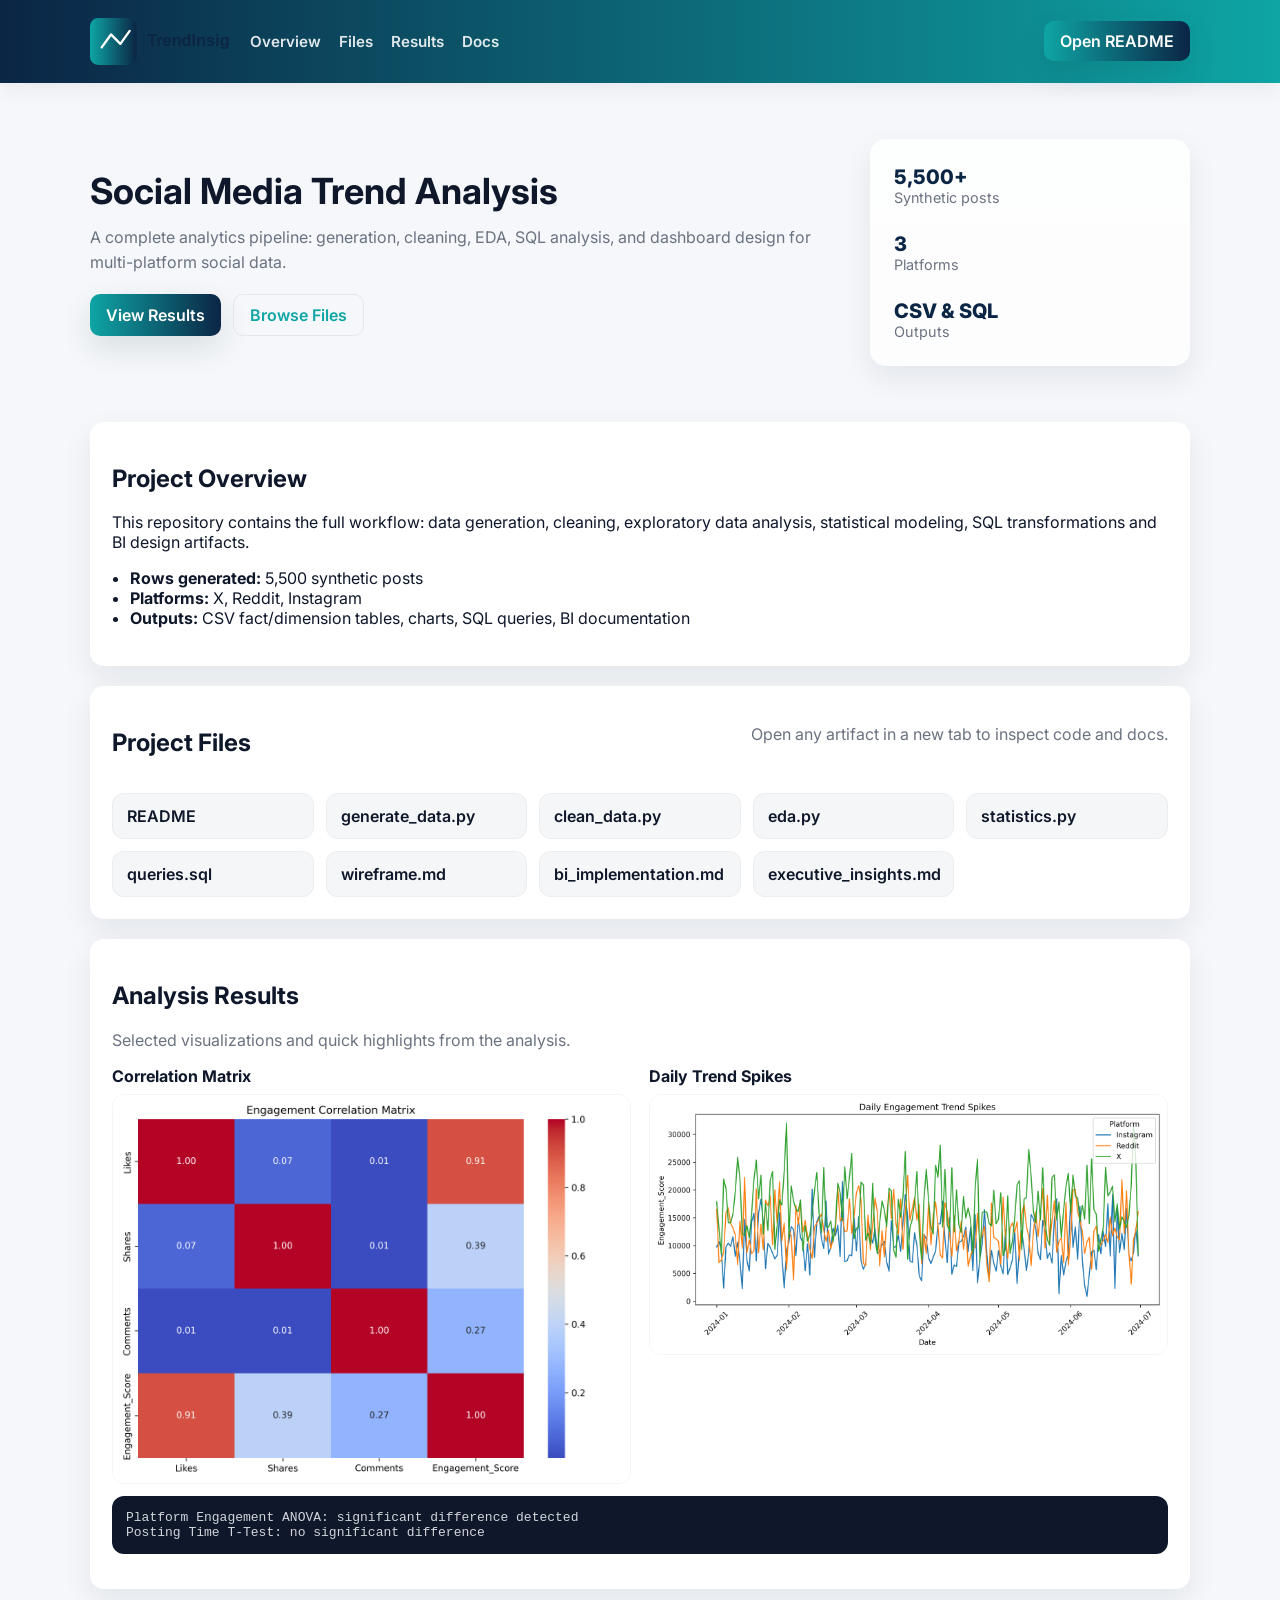
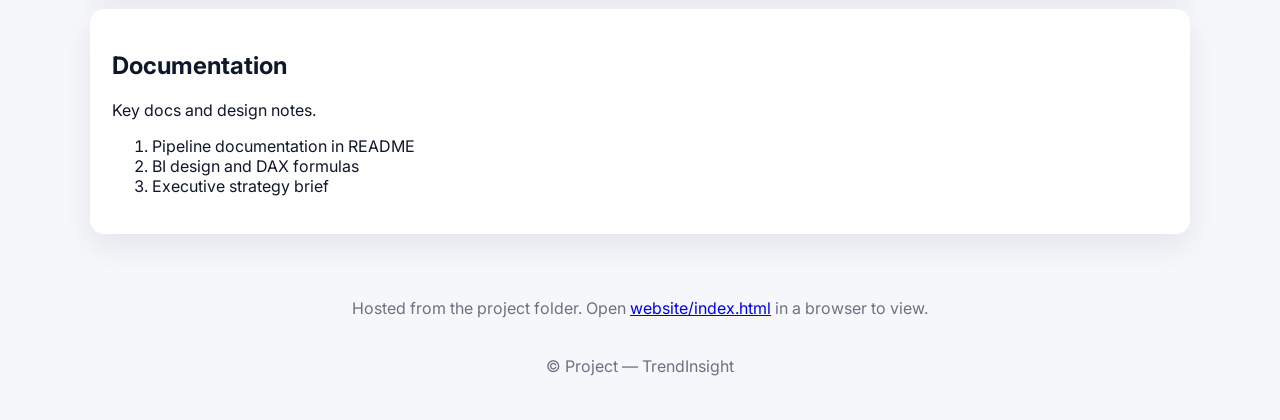
==== major project/website/index.html @ 6bbc5c9f "chore: restore major project contents" ====
<!doctype html>
<html lang="en">
    <head>
        <meta charset="utf-8" />
        <meta name="viewport" content="width=device-width, initial-scale=1" />
        <title>Social Media Trend Analysis</title>
        <link href="https://fonts.googleapis.com/css2?family=Inter:wght@300;400;600;700;800&display=swap" rel="stylesheet">
        <link rel="stylesheet" href="styles.css" />
    </head>
    <body>
        <header class="site-header">
            <div class="container header-inner">
                <a class="brand" href="#" aria-label="Social Media Trend Analysis">
                    <img src="assets/logo.svg" alt="TrendInsight" class="brand-logo" />
                </a>
                <nav class="main-nav" role="navigation" aria-label="Main menu">
                    <ul>
                        <li><a href="#overview">Overview</a></li>
                        <li><a href="#files">Files</a></li>
                        <li><a href="#results">Results</a></li>
                        <li><a href="#documentation">Docs</a></li>
                    </ul>
                </nav>
                <div class="header-actions">
                    <a class="btn btn-primary" href="../README.md" target="_blank">Open README</a>
                </div>
            </div>
        </header>

        <main>
            <section class="hero">
                <div class="container hero-grid">
                    <div class="hero-content">
                        <h1 class="hero-title">Social Media Trend Analysis</h1>
                        <p class="hero-sub">A complete analytics pipeline: generation, cleaning, EDA, SQL analysis, and dashboard design for multi-platform social data.</p>
                        <div class="hero-cta">
                            <a class="btn btn-primary" href="#results">View Results</a>
                            <a class="btn btn-ghost" href="#files">Browse Files</a>
                        </div>
                    </div>
                    <div class="hero-card">
                        <div class="stat">
                            <div class="stat-value">5,500+</div>
                            <div class="stat-label">Synthetic posts</div>
                        </div>
                        <div class="stat">
                            <div class="stat-value">3</div>
                            <div class="stat-label">Platforms</div>
                        </div>
                        <div class="stat">
                            <div class="stat-value">CSV & SQL</div>
                            <div class="stat-label">Outputs</div>
                        </div>
                    </div>
                </div>
            </section>

            <div class="container">
                <section id="overview" class="card">
                    <h2>Project Overview</h2>
                    <p>This repository contains the full workflow: data generation, cleaning, exploratory data analysis, statistical modeling, SQL transformations and BI design artifacts.</p>
                    <ul class="overview-list">
                        <li><strong>Rows generated:</strong> 5,500 synthetic posts</li>
                        <li><strong>Platforms:</strong> X, Reddit, Instagram</li>
                        <li><strong>Outputs:</strong> CSV fact/dimension tables, charts, SQL queries, BI documentation</li>
                    </ul>
                </section>

                <section id="files" class="card">
                    <div class="card-header">
                        <h2>Project Files</h2>
                        <p class="muted">Open any artifact in a new tab to inspect code and docs.</p>
                    </div>
                    <div class="files-grid">
                        <a class="file" href="../README.md" target="_blank">README</a>
                        <a class="file" href="../scripts/generate_data.py" target="_blank">generate_data.py</a>
                        <a class="file" href="../scripts/clean_data.py" target="_blank">clean_data.py</a>
                        <a class="file" href="../scripts/eda.py" target="_blank">eda.py</a>
                        <a class="file" href="../scripts/statistics.py" target="_blank">statistics.py</a>
                        <a class="file" href="../database/queries.sql" target="_blank">queries.sql</a>
                        <a class="file" href="../dashboard/wireframe.md" target="_blank">wireframe.md</a>
                        <a class="file" href="../dashboard/bi_implementation.md" target="_blank">bi_implementation.md</a>
                        <a class="file" href="../dashboard/executive_insights.md" target="_blank">executive_insights.md</a>
                    </div>
                </section>

                <section id="results" class="card">
                    <h2>Analysis Results</h2>
                    <p class="muted">Selected visualizations and quick highlights from the analysis.</p>
                    <div class="image-grid">
                        <div class="image-item">
                            <h3>Correlation Matrix</h3>
                            <img src="../data/processed/engagement_correlation_heatmap.png" alt="Engagement Correlation Matrix" />
                        </div>
                        <div class="image-item">
                            <h3>Daily Trend Spikes</h3>
                            <img src="../data/processed/trend_spikes_timeseries.png" alt="Daily Engagement Trend Spikes" />
                        </div>
                    </div>
                    <pre class="code-block">Platform Engagement ANOVA: significant difference detected
Posting Time T-Test: no significant difference</pre>
                </section>

                <section id="documentation" class="card">
                    <h2>Documentation</h2>
                    <p>Key docs and design notes.</p>
                    <ol>
                        <li>Pipeline documentation in README</li>
                        <li>BI design and DAX formulas</li>
                        <li>Executive strategy brief</li>
                    </ol>
                </section>
            </div>
        </main>

        <footer class="site-footer">
            <div class="container footer-inner">
                <p>Hosted from the project folder. Open <a href="website/index.html">website/index.html</a> in a browser to view.</p>
                <p class="muted">© Project — TrendInsight</p>
            </div>
        </footer>
    </body>
</html>
---- major project/website/styles.css ----
:root{
  --bg:#f5f7fa;
  --card:#ffffff;
  --muted:#6b7280;
  --accent:#0b2545; /* deep navy */
  --accent-2:#0ea5a4; /* teal */
  --glass: rgba(11,37,69,0.04);
  --radius:14px;
  --shadow: 0 12px 30px rgba(19,25,55,0.08);
  --max-width:1100px;
}

*{box-sizing:border-box}
html,body{height:100%}
body{
  margin:0;
  font-family:Inter, 'Segoe UI', system-ui, -apple-system, 'Segoe UI Emoji', 'Segoe UI Symbol', sans-serif;
  background:var(--bg);
  color:#0f172a;
  -webkit-font-smoothing:antialiased;
  -moz-osx-font-smoothing:grayscale;
}

.container{width:min(var(--max-width),96%);margin:0 auto}

/* Header */
.site-header{background:linear-gradient(90deg,var(--accent),var(--accent-2));color:#fff;padding:18px 0;box-shadow:0 6px 20px rgba(15,23,42,0.06)}
.header-inner{display:flex;align-items:center;gap:20px}
.brand{display:flex;align-items:center;gap:12px;text-decoration:none;color:inherit}
.brand-text{font-weight:700;font-size:1.05rem}
.brand-logo{width:140px;height:auto;display:block}

/* small icon helper */
.ui-icon{width:36px;height:36px;display:inline-block;vertical-align:middle}
.main-nav ul{display:flex;gap:18px;list-style:none;margin:0;padding:0}
.main-nav a{color:rgba(255,255,255,0.92);text-decoration:none;font-weight:600;font-size:0.95rem;opacity:0.95}
.main-nav a:hover{opacity:1;text-decoration:underline}
.header-actions{margin-left:auto}

/* Buttons */
.btn{display:inline-flex;align-items:center;gap:10px;padding:10px 16px;border-radius:10px;border:0;cursor:pointer;text-decoration:none;font-weight:600;transition:transform .18s ease,box-shadow .18s ease,opacity .12s ease,background-color .18s ease}
.btn-primary{background:linear-gradient(90deg,var(--accent-2),var(--accent));color:#fff;box-shadow:0 12px 30px rgba(14,60,60,0.12)}
.btn-ghost{background:transparent;color:var(--accent-2);border:1px solid rgba(14,60,60,0.08)}

/* Button interactive states */
.btn:hover{transform:translateY(-3px);box-shadow:0 18px 36px rgba(14,60,60,0.10)}
.btn:active{transform:translateY(-1px) scale(.995)}
.btn[aria-disabled="true"],.btn:disabled{opacity:.5;pointer-events:none;transform:none}

/* ensure anchors look clickable */
.file, .main-nav a{cursor:pointer;transition:transform .14s ease,opacity .12s ease}
.file:hover{transform:translateY(-4px)}

/* Hero */
.hero{padding:56px 0}
.hero-grid{display:grid;grid-template-columns:1fr 320px;gap:28px;align-items:center}
.hero-title{font-size:2.25rem;margin:0 0 12px}
.hero-sub{margin:0 0 18px;color:var(--muted);line-height:1.6}
.hero-cta{display:flex;gap:12px}
.hero-card{background:linear-gradient(180deg,rgba(255,255,255,0.85),rgba(255,255,255,0.75));padding:18px;border-radius:16px;box-shadow:var(--shadow);display:flex;flex-direction:column;gap:10px}
.stat{padding:8px 6px}
.stat-value{font-weight:800;font-size:1.25rem;color:var(--accent)}
.stat-label{font-size:0.9rem;color:var(--muted)}

/* Cards & content */
.card{background:var(--card);border-radius:var(--radius);box-shadow:var(--shadow);margin-bottom:20px;padding:22px}
.card-header{display:flex;justify-content:space-between;align-items:flex-start;gap:16px}
.muted{color:var(--muted)}
.overview-list{padding-left:18px;margin-top:10px}

/* Files grid */
.files-grid{display:grid;grid-template-columns:repeat(auto-fit,minmax(180px,1fr));gap:12px;margin-top:16px}
.file{display:block;padding:12px 14px;border-radius:12px;background:var(--glass);text-decoration:none;color:#0f172a;font-weight:600;border:1px solid rgba(18,24,45,0.04)}
.file:hover{transform:translateY(-4px);box-shadow:0 10px 30px rgba(19,25,55,0.06)}

/* Images */
.image-grid{display:grid;grid-template-columns:repeat(auto-fit,minmax(280px,1fr));gap:18px;margin-top:14px}
.image-item img{width:100%;display:block;border-radius:12px;border:1px solid rgba(14,20,40,0.04);transition:transform .22s ease,box-shadow .22s ease}
.image-item img:hover{transform:scale(1.02);box-shadow:0 18px 36px rgba(11,37,69,0.06)}
.image-item h3{margin:0 0 8px;font-size:1rem}

.code-block{background:#0f172a;color:#d1d5db;padding:14px;border-radius:12px;overflow:auto;margin-top:12px}

/* Footer */
.site-footer{padding:28px 0;color:var(--muted)}
.footer-inner{display:flex;flex-direction:column;align-items:center;gap:6px}

/* Responsive */
@media (max-width:900px){
  .hero-grid{grid-template-columns:1fr}
  .hero-card{order:2}
  .header-inner{gap:12px}
  .main-nav ul{display:none}
}

@media (prefers-reduced-motion:reduce){
  .btn,.file,.image-item img{transition:none}
}

/* Accessibility focus states */
a:focus,.btn:focus{outline:3px solid rgba(27,75,155,0.18);outline-offset:3px}

/* Utilities */
.hidden{display:none}
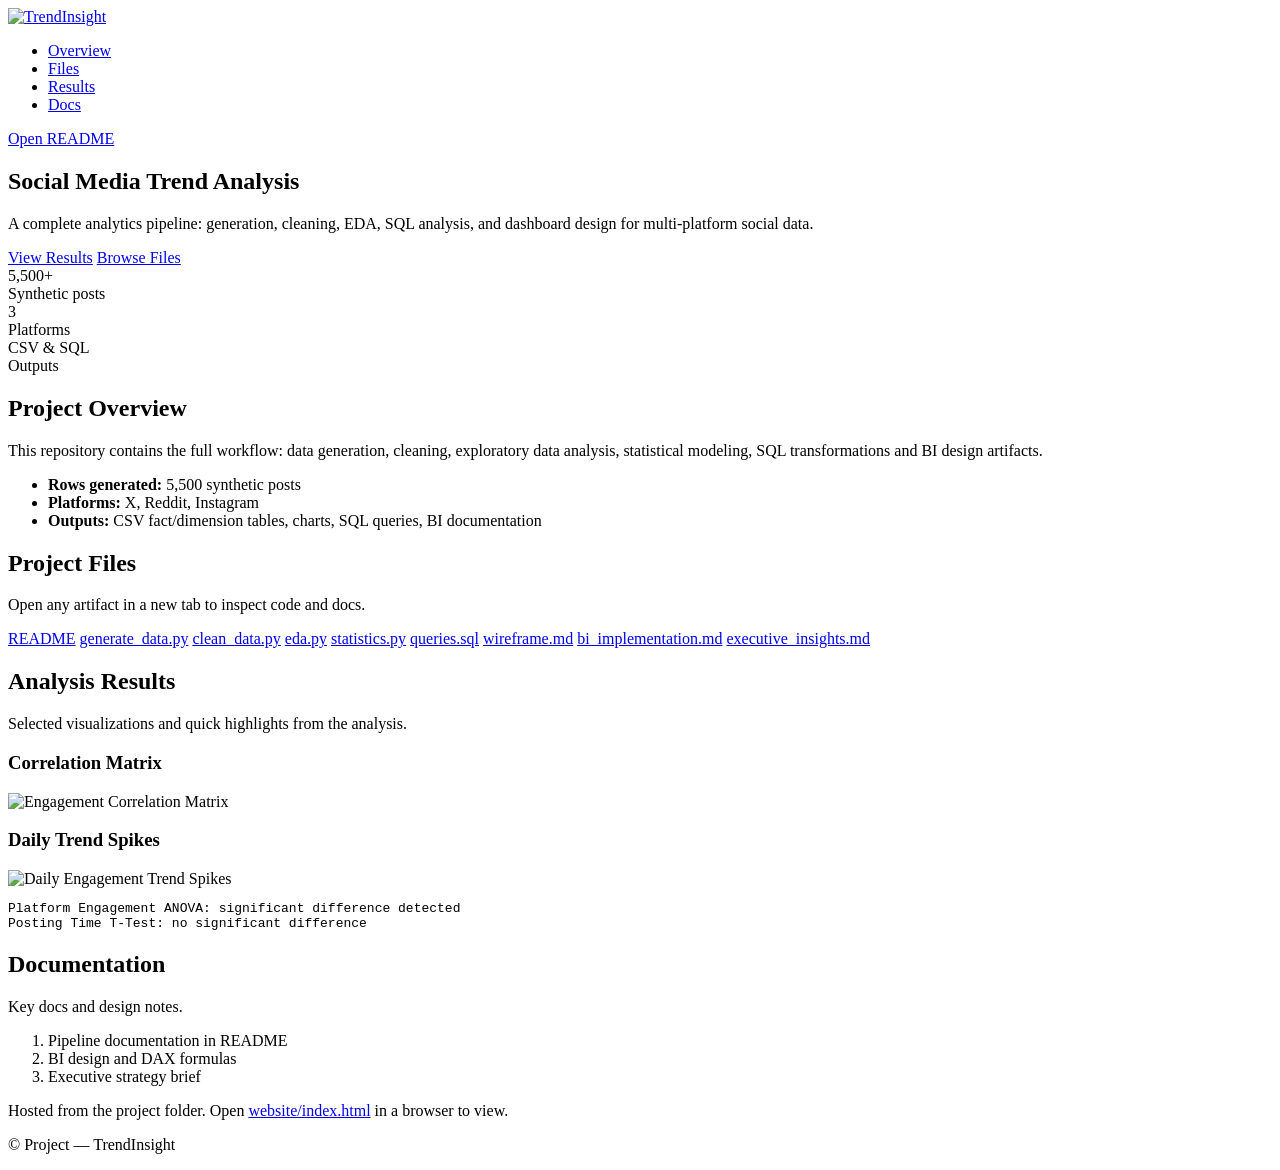
==== commit d5485a71: "fix asset paths for Vercel public deployment" ====
--- a/major project/website/index.html
+++ b/major project/website/index.html
@@ -5,13 +5,13 @@
         <meta name="viewport" content="width=device-width, initial-scale=1" />
         <title>Social Media Trend Analysis</title>
         <link href="https://fonts.googleapis.com/css2?family=Inter:wght@300;400;600;700;800&display=swap" rel="stylesheet">
-        <link rel="stylesheet" href="styles.css" />
+        <link rel="stylesheet" href="/website/styles.css" />
     </head>
     <body>
         <header class="site-header">
             <div class="container header-inner">
                 <a class="brand" href="#" aria-label="Social Media Trend Analysis">
-                    <img src="assets/logo.svg" alt="TrendInsight" class="brand-logo" />
+                    <img src="/website/assets/logo.svg" alt="TrendInsight" class="brand-logo" />
                 </a>
                 <nav class="main-nav" role="navigation" aria-label="Main menu">
                     <ul>
@@ -22,7 +22,7 @@
                     </ul>
                 </nav>
                 <div class="header-actions">
-                    <a class="btn btn-primary" href="../README.md" target="_blank">Open README</a>
+                    <a class="btn btn-primary" href="/README.md" target="_blank">Open README</a>
                 </div>
             </div>
         </header>
@@ -72,15 +72,15 @@
                         <p class="muted">Open any artifact in a new tab to inspect code and docs.</p>
                     </div>
                     <div class="files-grid">
-                        <a class="file" href="../README.md" target="_blank">README</a>
-                        <a class="file" href="../scripts/generate_data.py" target="_blank">generate_data.py</a>
-                        <a class="file" href="../scripts/clean_data.py" target="_blank">clean_data.py</a>
-                        <a class="file" href="../scripts/eda.py" target="_blank">eda.py</a>
-                        <a class="file" href="../scripts/statistics.py" target="_blank">statistics.py</a>
-                        <a class="file" href="../database/queries.sql" target="_blank">queries.sql</a>
-                        <a class="file" href="../dashboard/wireframe.md" target="_blank">wireframe.md</a>
-                        <a class="file" href="../dashboard/bi_implementation.md" target="_blank">bi_implementation.md</a>
-                        <a class="file" href="../dashboard/executive_insights.md" target="_blank">executive_insights.md</a>
+                        <a class="file" href="/README.md" target="_blank">README</a>
+                        <a class="file" href="/scripts/generate_data.py" target="_blank">generate_data.py</a>
+                        <a class="file" href="/scripts/clean_data.py" target="_blank">clean_data.py</a>
+                        <a class="file" href="/scripts/eda.py" target="_blank">eda.py</a>
+                        <a class="file" href="/scripts/statistics.py" target="_blank">statistics.py</a>
+                        <a class="file" href="/database/queries.sql" target="_blank">queries.sql</a>
+                        <a class="file" href="/dashboard/wireframe.md" target="_blank">wireframe.md</a>
+                        <a class="file" href="/dashboard/bi_implementation.md" target="_blank">bi_implementation.md</a>
+                        <a class="file" href="/dashboard/executive_insights.md" target="_blank">executive_insights.md</a>
                     </div>
                 </section>
 
@@ -90,11 +90,11 @@
                     <div class="image-grid">
                         <div class="image-item">
                             <h3>Correlation Matrix</h3>
-                            <img src="../data/processed/engagement_correlation_heatmap.png" alt="Engagement Correlation Matrix" />
+                            <img src="/data/processed/engagement_correlation_heatmap.png" alt="Engagement Correlation Matrix" />
                         </div>
                         <div class="image-item">
                             <h3>Daily Trend Spikes</h3>
-                            <img src="../data/processed/trend_spikes_timeseries.png" alt="Daily Engagement Trend Spikes" />
+                            <img src="/data/processed/trend_spikes_timeseries.png" alt="Daily Engagement Trend Spikes" />
                         </div>
                     </div>
                     <pre class="code-block">Platform Engagement ANOVA: significant difference detected
